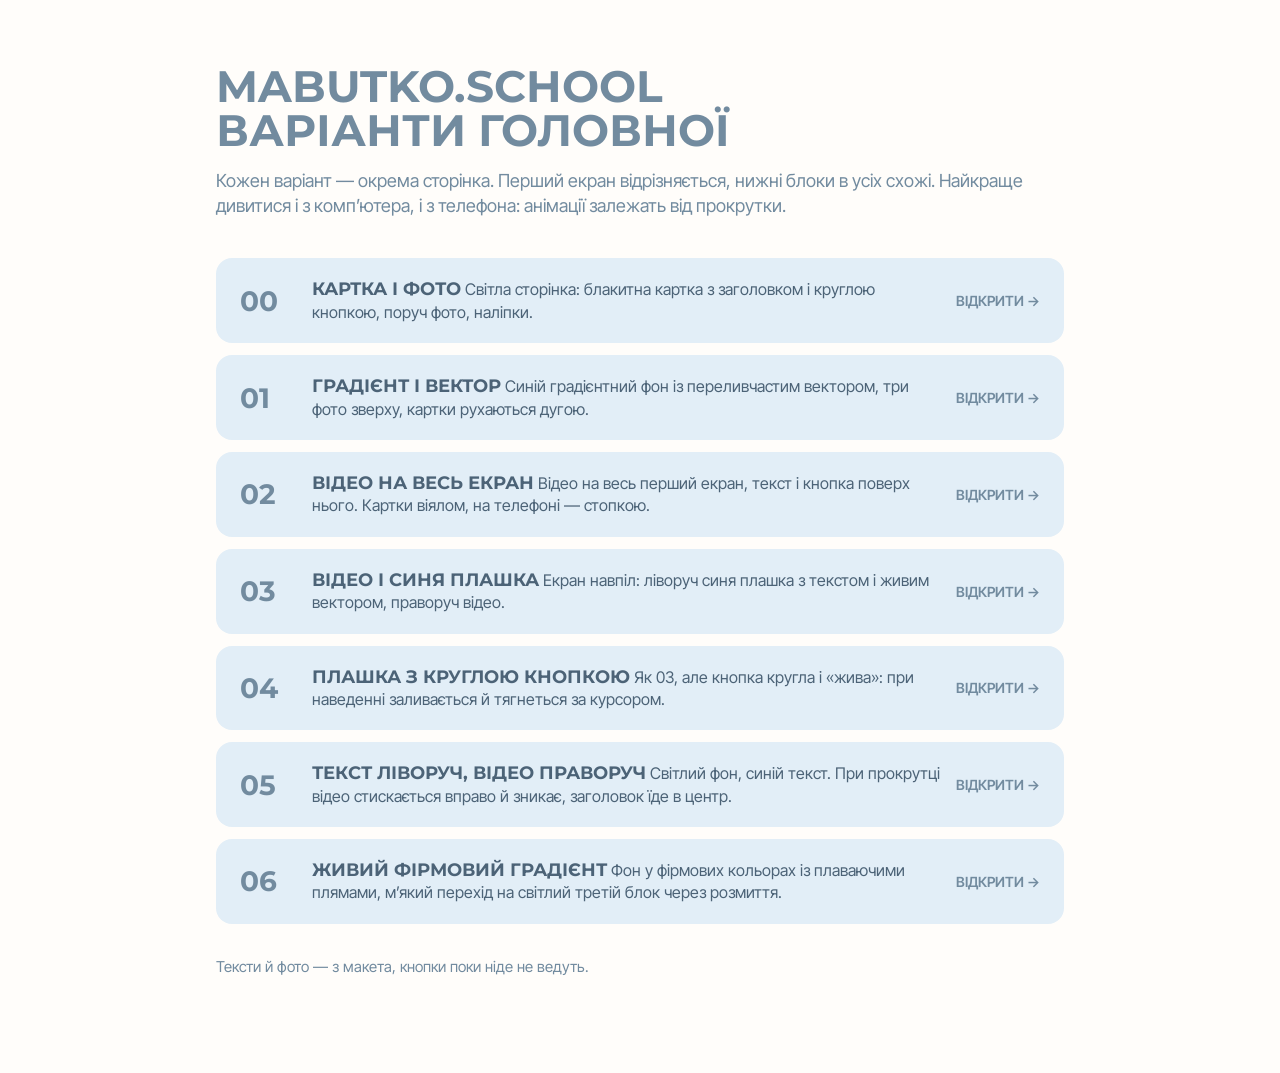
==== variants/index.html @ 6a578cbe "Add homepage variants 01–06 for client review Variants live in variants/ with a contents page (varia" ====
<!doctype html>
<html lang="uk">
<head>
  <meta charset="utf-8">
  <meta name="viewport" content="width=device-width, initial-scale=1">
  <title>mabutko.school — варіанти головної</title>
  <meta name="robots" content="noindex">
  <link rel="preconnect" href="https://fonts.googleapis.com">
  <link rel="preconnect" href="https://fonts.gstatic.com" crossorigin>
  <link href="https://fonts.googleapis.com/css2?family=Inter+Tight:wght@500;600&family=Montserrat:wght@500;700&display=swap" rel="stylesheet">
  <style>
    :root {
      --bg: #fffdfa;
      --ink: #728b9f;
      --ink-dark: #4c6377;
      --light: #e2eef7;
    }
    * { box-sizing: border-box; margin: 0; padding: 0; }
    body {
      background: var(--bg);
      color: var(--ink-dark);
      font-family: "Inter Tight", sans-serif;
      -webkit-font-smoothing: antialiased;
    }
    main { max-width: 880px; margin: 0 auto; padding: 64px 16px 96px; }
    h1 {
      font-family: "Montserrat", sans-serif;
      font-weight: 700;
      font-size: clamp(28px, 5vw, 44px);
      line-height: 1;
      text-transform: uppercase;
      color: var(--ink);
    }
    .lead { margin: 16px 0 40px; font-size: 18px; line-height: 1.4; color: var(--ink); }
    ol { list-style: none; display: grid; gap: 12px; }
    a.item {
      display: grid;
      grid-template-columns: 56px 1fr auto;
      gap: 16px;
      align-items: center;
      padding: 20px 24px;
      border-radius: 16px;
      background: var(--light);
      color: inherit;
      text-decoration: none;
      transition: background-color .2s, transform .2s;
    }
    a.item:hover { background: #d5e5f2; transform: translateY(-2px); }
    .num {
      font-family: "Montserrat", sans-serif;
      font-weight: 700;
      font-size: 28px;
      color: var(--ink);
    }
    .name {
      font-family: "Montserrat", sans-serif;
      font-weight: 700;
      font-size: 18px;
      text-transform: uppercase;
      color: var(--ink-dark);
    }
    .desc { margin-top: 6px; font-size: 16px; line-height: 1.4; }
    .open {
      font-weight: 600;
      font-size: 14px;
      text-transform: uppercase;
      color: var(--ink);
      white-space: nowrap;
    }
    .note { margin-top: 32px; font-size: 15px; line-height: 1.4; color: var(--ink); }
    @media (max-width: 600px) {
      a.item { grid-template-columns: 40px 1fr; padding: 18px; }
      .num { font-size: 22px; }
      .open { display: none; }
    }
  </style>
</head>
<body>
  <main>
    <h1>mabutko.school<br>варіанти головної</h1>
    <p class="lead">Кожен варіант — окрема сторінка. Перший екран відрізняється, нижні блоки в усіх схожі. Найкраще дивитися і з комп’ютера, і з телефона: анімації залежать від прокрутки.</p>

    <ol>
      <li>
        <a class="item" href="../">
          <span class="num">00</span>
          <span>
            <span class="name">Картка і фото</span>
            <span class="desc">Світла сторінка: блакитна картка з заголовком і круглою кнопкою, поруч фото, наліпки.</span>
          </span>
          <span class="open">Відкрити →</span>
        </a>
      </li>
      <li>
        <a class="item" href="01-gradient-vector.html">
          <span class="num">01</span>
          <span>
            <span class="name">Градієнт і вектор</span>
            <span class="desc">Синій градієнтний фон із переливчастим вектором, три фото зверху, картки рухаються дугою.</span>
          </span>
          <span class="open">Відкрити →</span>
        </a>
      </li>
      <li>
        <a class="item" href="02-video-fullscreen.html">
          <span class="num">02</span>
          <span>
            <span class="name">Відео на весь екран</span>
            <span class="desc">Відео на весь перший екран, текст і кнопка поверх нього. Картки віялом, на телефоні — стопкою.</span>
          </span>
          <span class="open">Відкрити →</span>
        </a>
      </li>
      <li>
        <a class="item" href="03-video-split-panel.html">
          <span class="num">03</span>
          <span>
            <span class="name">Відео і синя плашка</span>
            <span class="desc">Екран навпіл: ліворуч синя плашка з текстом і живим вектором, праворуч відео.</span>
          </span>
          <span class="open">Відкрити →</span>
        </a>
      </li>
      <li>
        <a class="item" href="04-video-split-round-button.html">
          <span class="num">04</span>
          <span>
            <span class="name">Плашка з круглою кнопкою</span>
            <span class="desc">Як 03, але кнопка кругла і «жива»: при наведенні заливається й тягнеться за курсором.</span>
          </span>
          <span class="open">Відкрити →</span>
        </a>
      </li>
      <li>
        <a class="item" href="05-video-right-collapse.html">
          <span class="num">05</span>
          <span>
            <span class="name">Текст ліворуч, відео праворуч</span>
            <span class="desc">Світлий фон, синій текст. При прокрутці відео стискається вправо й зникає, заголовок їде в центр.</span>
          </span>
          <span class="open">Відкрити →</span>
        </a>
      </li>
      <li>
        <a class="item" href="06-gradient-live-stack.html">
          <span class="num">06</span>
          <span>
            <span class="name">Живий фірмовий градієнт</span>
            <span class="desc">Фон у фірмових кольорах із плаваючими плямами, м’який перехід на світлий третій блок через розмиття.</span>
          </span>
          <span class="open">Відкрити →</span>
        </a>
      </li>
    </ol>

    <p class="note">Тексти й фото — з макета, кнопки поки ніде не ведуть.</p>
  </main>
</body>
</html>
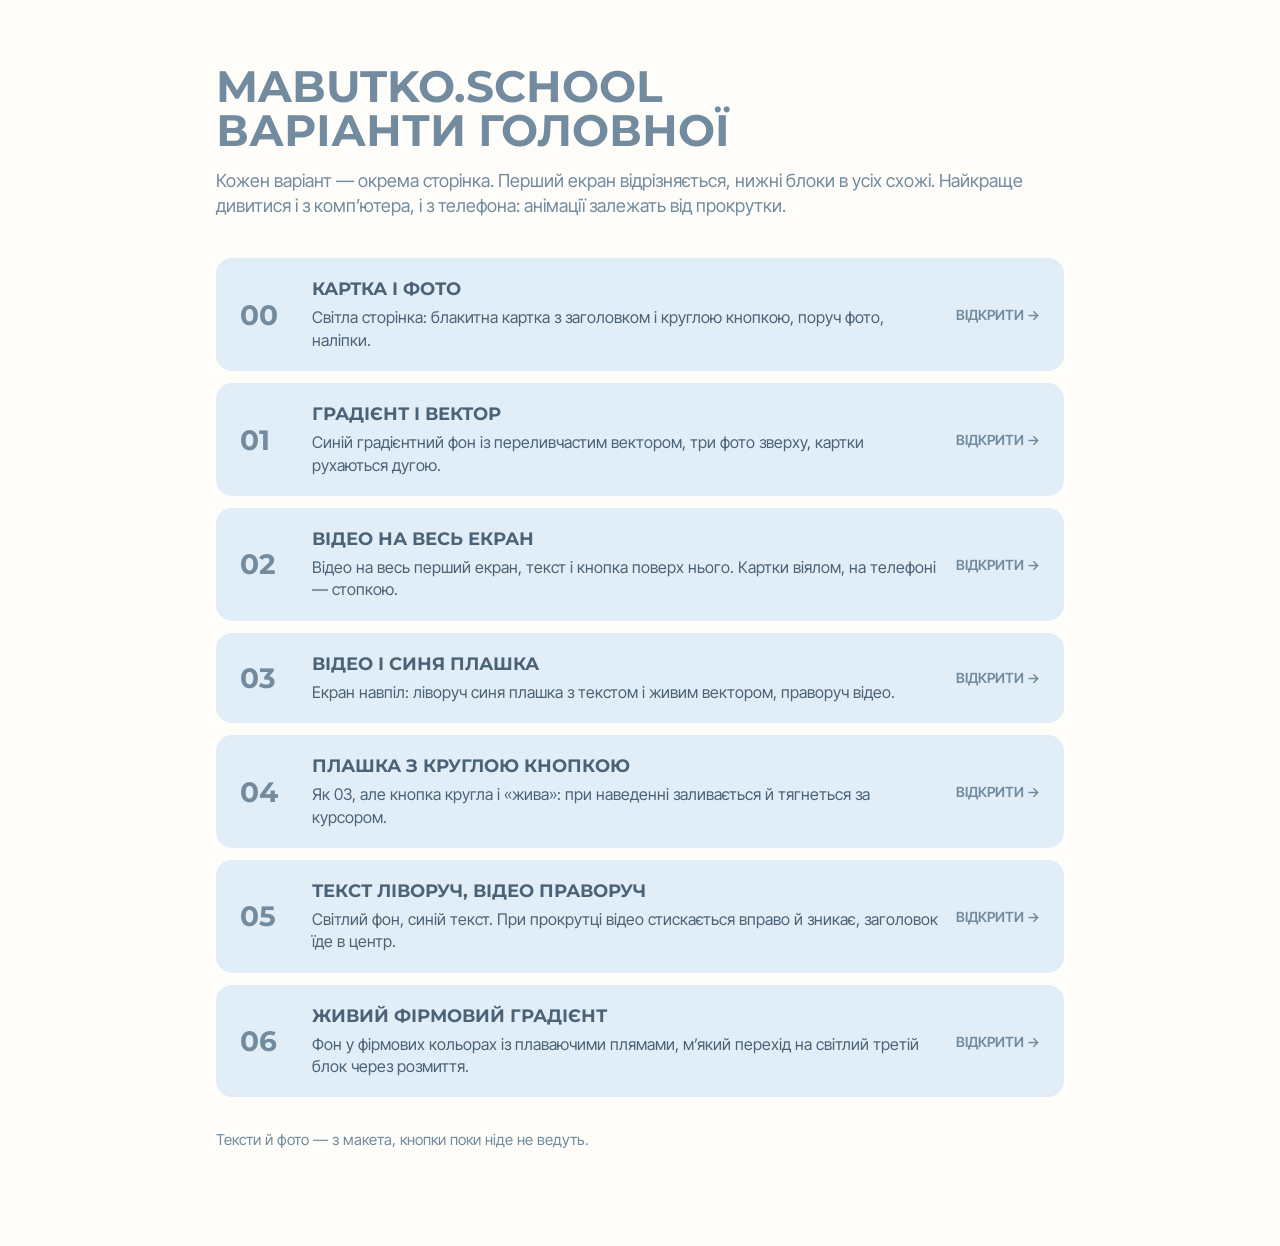
==== commit ff4f0534: "Contents page: put variant name and description on separate lines Co-Authored-By: Claude Opus 5.5 <n" ====
--- a/variants/index.html
+++ b/variants/index.html
@@ -52,6 +52,7 @@
       font-size: 28px;
       color: var(--ink);
     }
+    .name, .desc { display: block; }
     .name {
       font-family: "Montserrat", sans-serif;
       font-weight: 700;
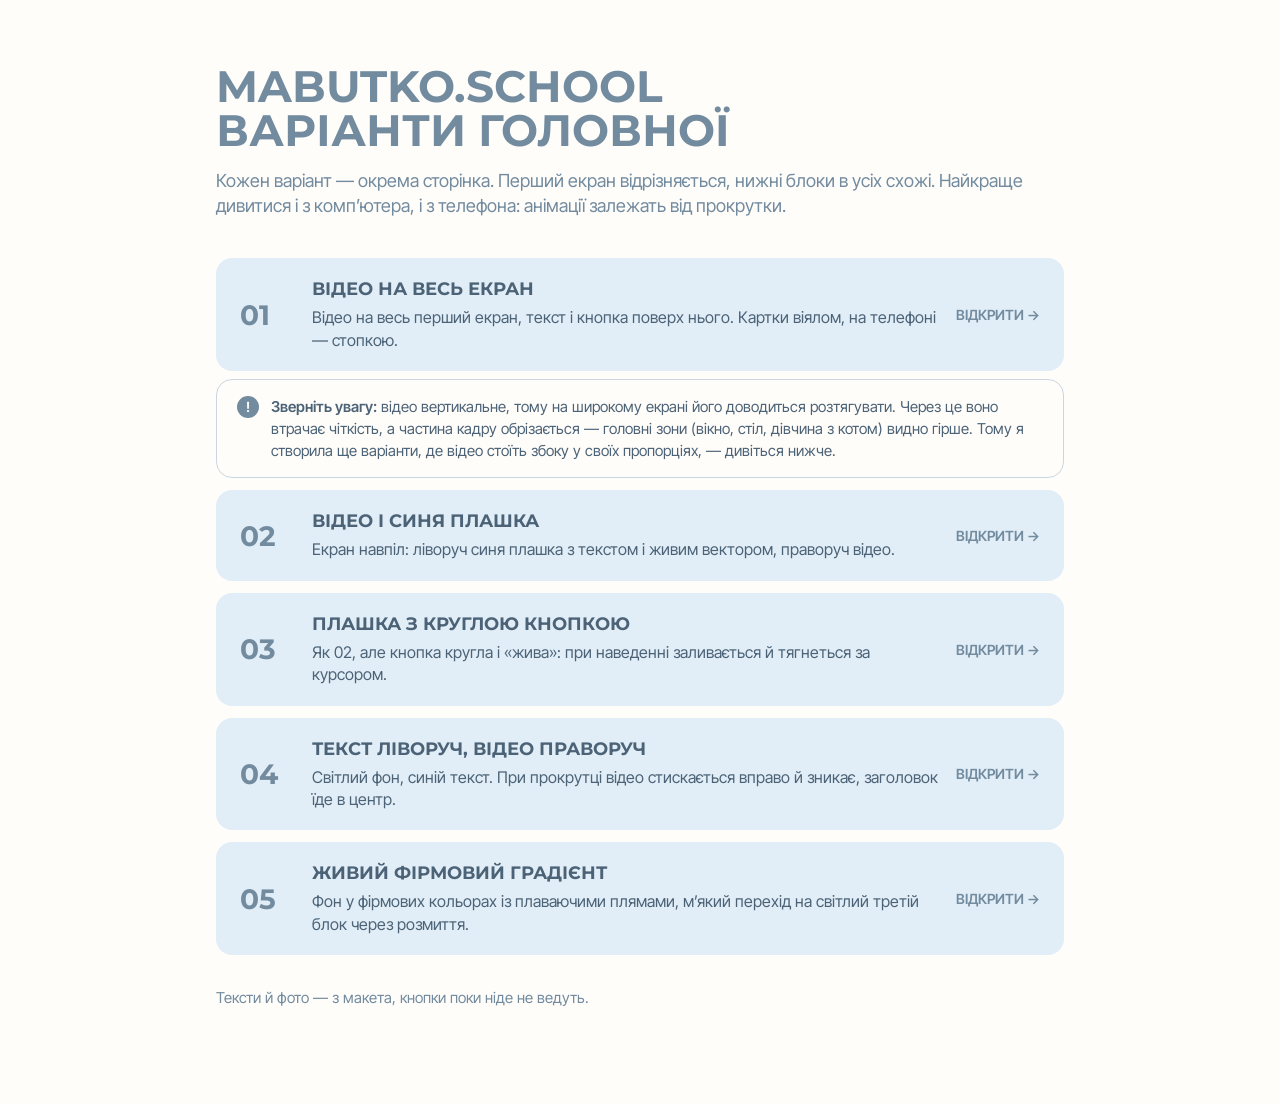
==== commit b9fb14b7: "Contents: drop first two variants, add vertical-video note; 06 carousel like 02–05 - contents page l" ====
--- a/variants/index.html
+++ b/variants/index.html
@@ -68,6 +68,30 @@
       color: var(--ink);
       white-space: nowrap;
     }
+    .alert {
+      display: flex;
+      gap: 12px;
+      margin-top: 8px;
+      padding: 16px 20px;
+      border: 1px solid #c9d6e1;
+      border-radius: 16px;
+      font-size: 15px;
+      line-height: 1.45;
+      color: var(--ink-dark);
+    }
+    .alert__icon {
+      flex: none;
+      width: 22px;
+      height: 22px;
+      border-radius: 50%;
+      background: var(--ink);
+      color: #fff;
+      font-weight: 600;
+      font-size: 14px;
+      line-height: 22px;
+      text-align: center;
+    }
+    .alert b { font-weight: 600; }
     .note { margin-top: 32px; font-size: 15px; line-height: 1.4; color: var(--ink); }
     @media (max-width: 600px) {
       a.item { grid-template-columns: 40px 1fr; padding: 18px; }
@@ -83,38 +107,22 @@
 
     <ol>
       <li>
-        <a class="item" href="../">
-          <span class="num">00</span>
-          <span>
-            <span class="name">Картка і фото</span>
-            <span class="desc">Світла сторінка: блакитна картка з заголовком і круглою кнопкою, поруч фото, наліпки.</span>
-          </span>
-          <span class="open">Відкрити →</span>
-        </a>
-      </li>
-      <li>
-        <a class="item" href="01-gradient-vector.html">
+        <a class="item" href="02-video-fullscreen.html">
           <span class="num">01</span>
-          <span>
-            <span class="name">Градієнт і вектор</span>
-            <span class="desc">Синій градієнтний фон із переливчастим вектором, три фото зверху, картки рухаються дугою.</span>
-          </span>
-          <span class="open">Відкрити →</span>
-        </a>
-      </li>
-      <li>
-        <a class="item" href="02-video-fullscreen.html">
-          <span class="num">02</span>
           <span>
             <span class="name">Відео на весь екран</span>
             <span class="desc">Відео на весь перший екран, текст і кнопка поверх нього. Картки віялом, на телефоні — стопкою.</span>
           </span>
           <span class="open">Відкрити →</span>
         </a>
+        <p class="alert">
+          <span class="alert__icon" aria-hidden="true">!</span>
+          <span><b>Зверніть увагу:</b> відео вертикальне, тому на широкому екрані його доводиться розтягувати. Через це воно втрачає чіткість, а частина кадру обрізається — головні зони (вікно, стіл, дівчина з котом) видно гірше. Тому я створила ще варіанти, де відео стоїть збоку у своїх пропорціях, — дивіться нижче.</span>
+        </p>
       </li>
       <li>
         <a class="item" href="03-video-split-panel.html">
-          <span class="num">03</span>
+          <span class="num">02</span>
           <span>
             <span class="name">Відео і синя плашка</span>
             <span class="desc">Екран навпіл: ліворуч синя плашка з текстом і живим вектором, праворуч відео.</span>
@@ -124,17 +132,17 @@
       </li>
       <li>
         <a class="item" href="04-video-split-round-button.html">
-          <span class="num">04</span>
+          <span class="num">03</span>
           <span>
             <span class="name">Плашка з круглою кнопкою</span>
-            <span class="desc">Як 03, але кнопка кругла і «жива»: при наведенні заливається й тягнеться за курсором.</span>
+            <span class="desc">Як 02, але кнопка кругла і «жива»: при наведенні заливається й тягнеться за курсором.</span>
           </span>
           <span class="open">Відкрити →</span>
         </a>
       </li>
       <li>
         <a class="item" href="05-video-right-collapse.html">
-          <span class="num">05</span>
+          <span class="num">04</span>
           <span>
             <span class="name">Текст ліворуч, відео праворуч</span>
             <span class="desc">Світлий фон, синій текст. При прокрутці відео стискається вправо й зникає, заголовок їде в центр.</span>
@@ -144,7 +152,7 @@
       </li>
       <li>
         <a class="item" href="06-gradient-live-stack.html">
-          <span class="num">06</span>
+          <span class="num">05</span>
           <span>
             <span class="name">Живий фірмовий градієнт</span>
             <span class="desc">Фон у фірмових кольорах із плаваючими плямами, м’який перехід на світлий третій блок через розмиття.</span>
